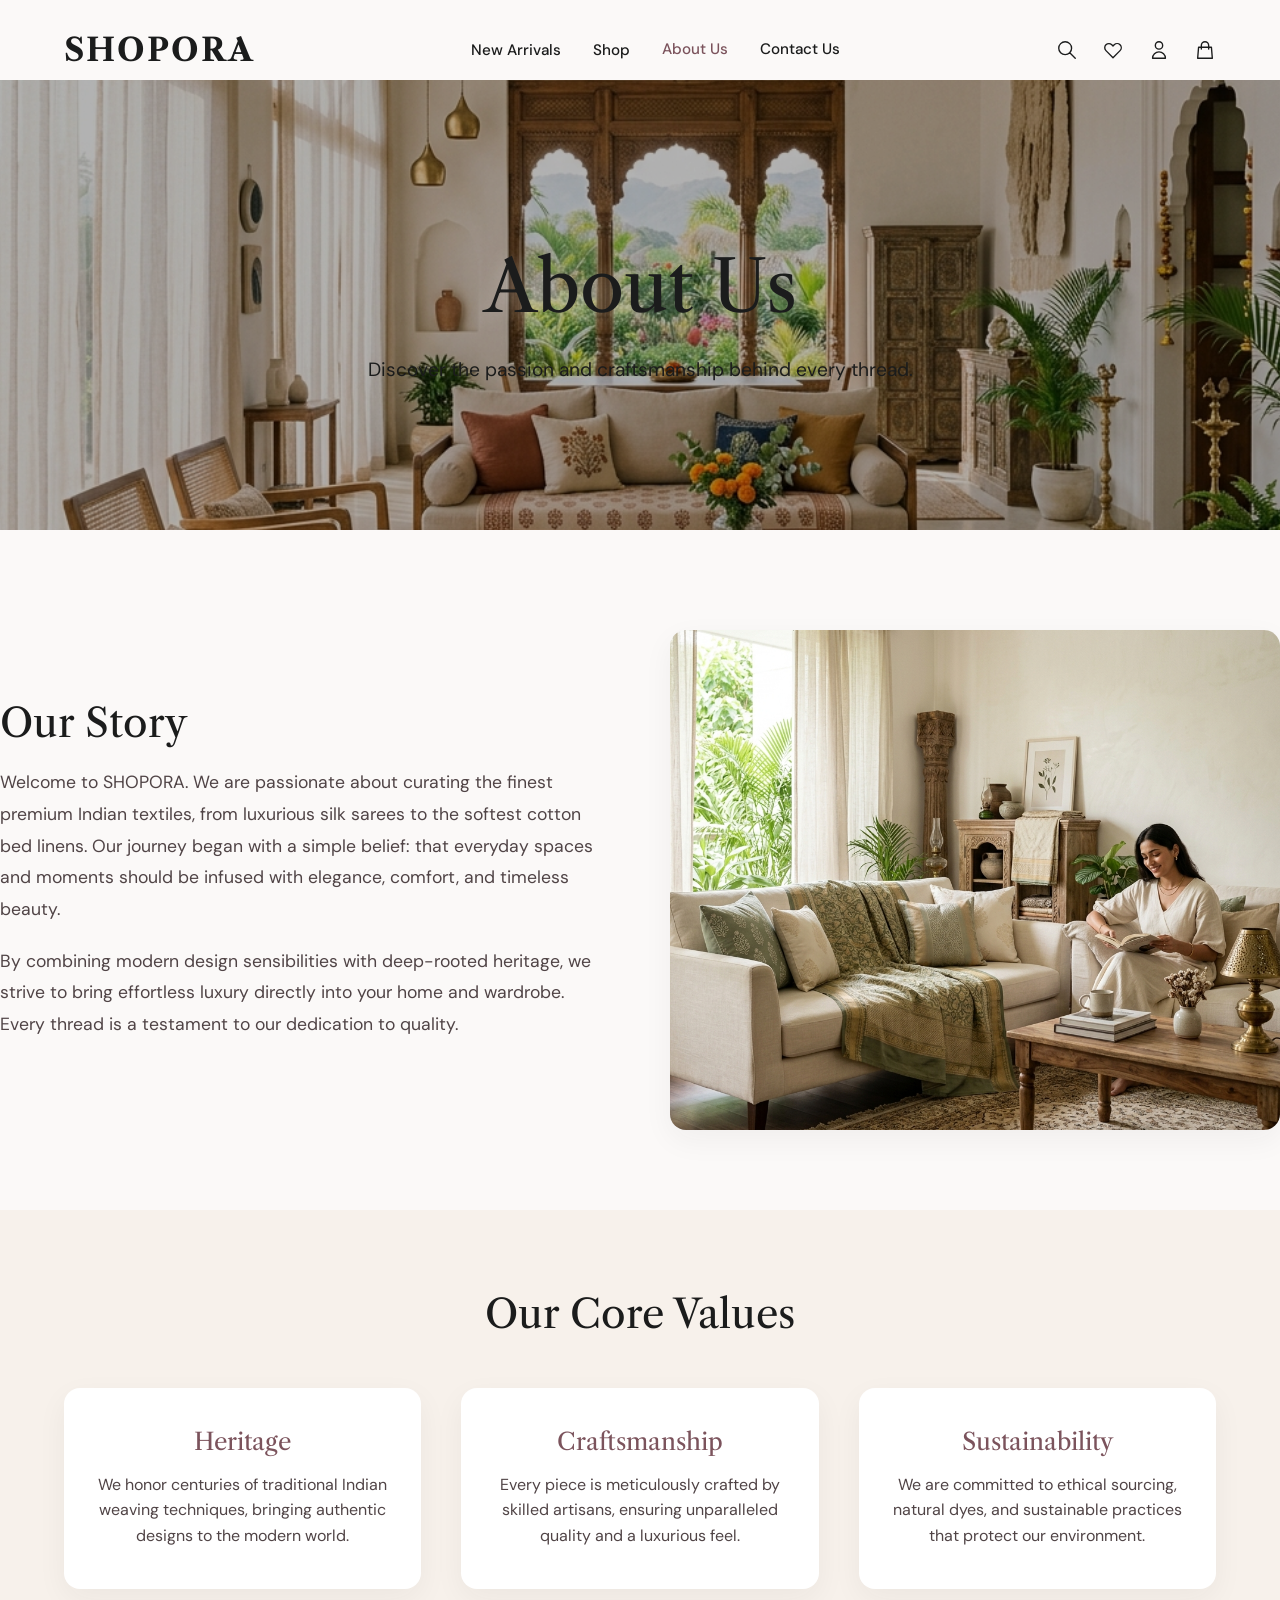
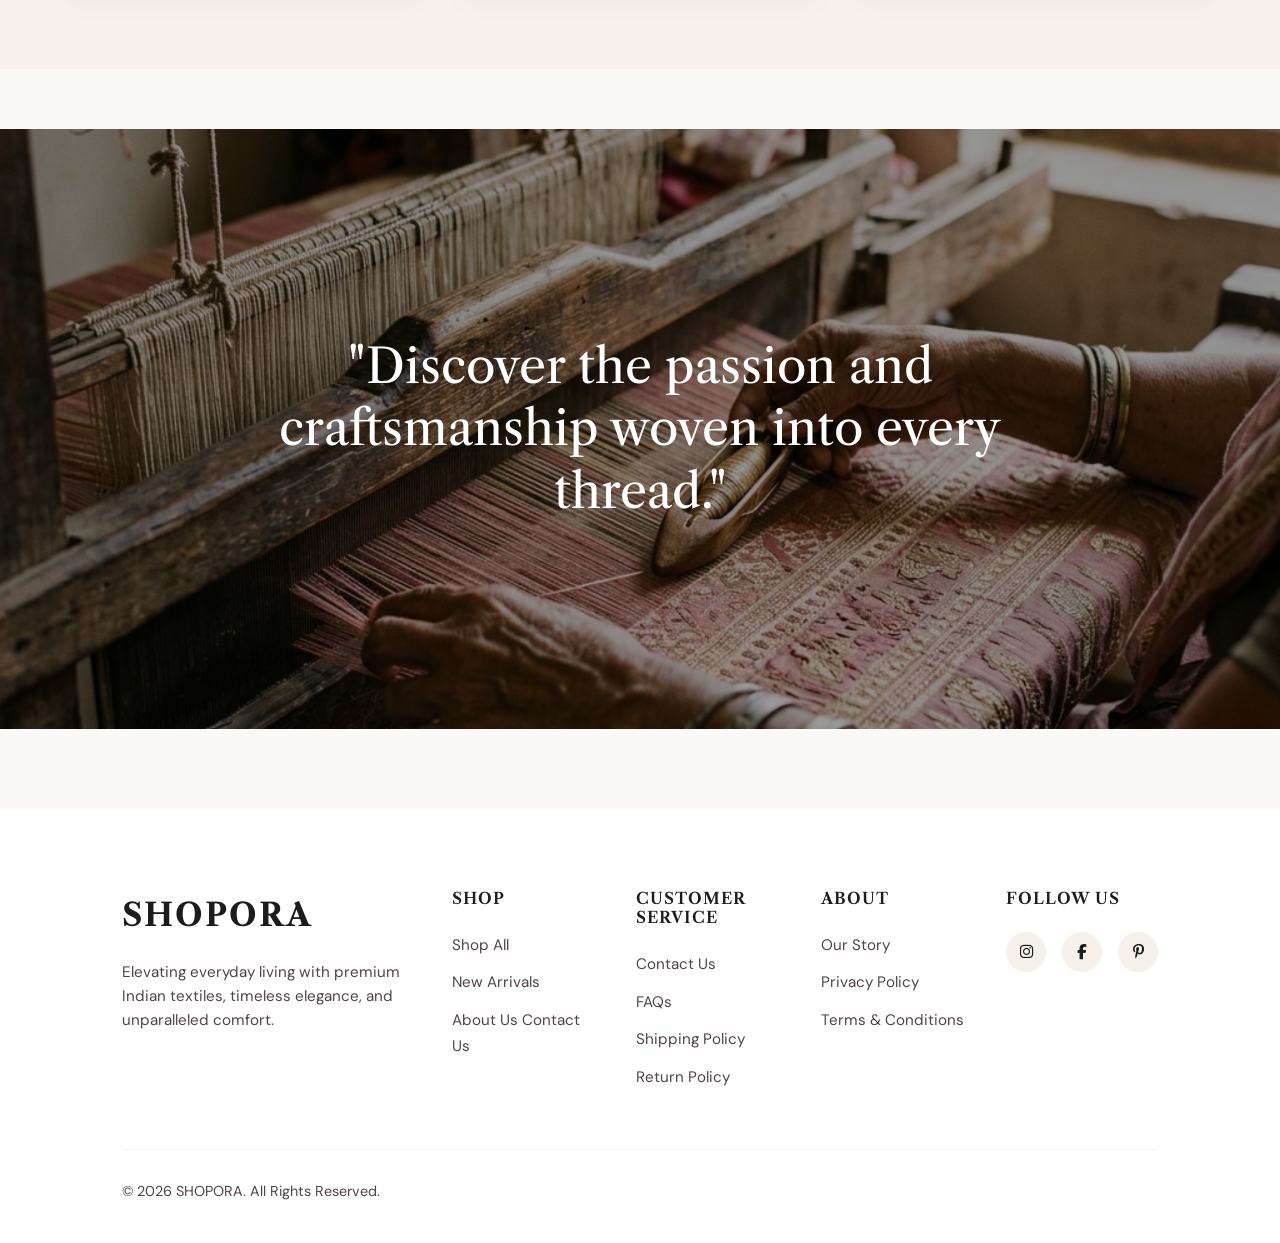
==== about.html @ b3f9cde2 "UI UX" ====
<!DOCTYPE html>
<html lang="en">
<head>
  <meta charset="UTF-8">
  <meta name="viewport" content="width=device-width, initial-scale=1.0">
  <meta name="description" content="About SHOPORA - Premium Indian Textiles">
  <title>About Us | SHOPORA</title>
  <link rel="stylesheet" href="css/styles.css">
  <link rel="stylesheet" href="https://cdnjs.cloudflare.com/ajax/libs/font-awesome/6.4.0/css/all.min.css">
</head>
<body>

  <!-- Navigation -->
  <nav class="navbar">
    <a href="index.html" class="logo">SHOPORA</a>

    <div class="nav-links">
      <div class="has-dropdown">
        <a href="new-arrivals.html">New Arrivals</a>
      </div>
      <div class="has-dropdown">
        <a href="shop.html">Shop</a>
      </div>
      <a href="about.html" style="color: var(--primary);">About Us</a>
      <a href="contact.html">Contact Us</a>
    </div>

    <div class="nav-icons">
      <button aria-label="Search">
        <svg xmlns="http://www.w3.org/2000/svg" fill="none" viewBox="0 0 24 24" stroke="currentColor">
          <path stroke-linecap="round" stroke-linejoin="round" stroke-width="1.5" d="M21 21l-6-6m2-5a7 7 0 11-14 0 7 7 0 0114 0z" />
        </svg>
      </button>
      <a href="wishlist.html" aria-label="Wishlist">
        <svg xmlns="http://www.w3.org/2000/svg" fill="none" viewBox="0 0 24 24" stroke="currentColor">
          <path stroke-linecap="round" stroke-linejoin="round" stroke-width="1.5" d="M4.318 6.318a4.5 4.5 0 000 6.364L12 20.364l7.682-7.682a4.5 4.5 0 00-6.364-6.364L12 7.636l-1.318-1.318a4.5 4.5 0 00-6.364 0z" />
        </svg>
      </a>
      <a href="profile.html" aria-label="Account">
        <svg xmlns="http://www.w3.org/2000/svg" fill="none" viewBox="0 0 24 24" stroke="currentColor">
          <path stroke-linecap="round" stroke-linejoin="round" stroke-width="1.5" d="M16 7a4 4 0 11-8 0 4 4 0 018 0zM12 14a7 7 0 00-7 7h14a7 7 0 00-7-7z" />
        </svg>
      </a>
      <a href="cart.html" aria-label="Cart">
        <svg xmlns="http://www.w3.org/2000/svg" fill="none" viewBox="0 0 24 24" stroke="currentColor">
          <path stroke-linecap="round" stroke-linejoin="round" stroke-width="1.5" d="M16 11V7a4 4 0 00-8 0v4M5 9h14l1 12H4L5 9z" />
        </svg>
      </a>
    </div>
  </nav>

  <!-- Hero Banner -->
  <header class="hero" style="min-height: 400px; height: 50vh; margin-top: 80px;">
    <img src="assets/shop_banner_1783929943530.png" alt="About SHOPORA" class="hero-bg">
    <div class="hero-overlay" style="background: rgba(0,0,0,0.3);"></div>
    <div class="hero-content" style="max-width: 800px;">
      <h1>About Us</h1>
      <p>Discover the passion and craftsmanship behind every thread.</p>
    </div>
  </header>

  <!-- Main Content Container -->
  <main class="container section-padding" style="padding-bottom: 0;">
    
    <div class="about-story">
      <div class="about-story-text">
        <h2>Our Story</h2>
        <p>Welcome to SHOPORA. We are passionate about curating the finest premium Indian textiles, from luxurious silk sarees to the softest cotton bed linens. Our journey began with a simple belief: that everyday spaces and moments should be infused with elegance, comfort, and timeless beauty.</p>
        <p>By combining modern design sensibilities with deep-rooted heritage, we strive to bring effortless luxury directly into your home and wardrobe. Every thread is a testament to our dedication to quality.</p>
      </div>
      <div class="about-story-image">
        <img src="assets/about_lifestyle_1783946221848.png" alt="Luxurious Living Space">
      </div>
    </div>

  </main>

  <!-- Our Ethos Section -->
  <section class="about-ethos">
    <div class="container">
      <h2>Our Core Values</h2>
      <div class="ethos-grid">
        <div class="ethos-card">
          <h3>Heritage</h3>
          <p>We honor centuries of traditional Indian weaving techniques, bringing authentic designs to the modern world.</p>
        </div>
        <div class="ethos-card">
          <h3>Craftsmanship</h3>
          <p>Every piece is meticulously crafted by skilled artisans, ensuring unparalleled quality and a luxurious feel.</p>
        </div>
        <div class="ethos-card">
          <h3>Sustainability</h3>
          <p>We are committed to ethical sourcing, natural dyes, and sustainable practices that protect our environment.</p>
        </div>
      </div>
    </div>
  </section>

  <!-- The Craft -->
  <section class="about-craft">
    <img src="assets/about_craft_1783946210504.png" alt="Artisan Craftsmanship">
    <div class="about-craft-overlay">
      <h2>"Discover the passion and craftsmanship woven into every thread."</h2>
    </div>
  </section>

  <!-- Footer -->
  <footer class="footer">
    <div class="container">
      <div class="footer-grid">
        <div class="footer-brand">
          <a href="/" class="logo">SHOPORA</a>
          <p>Elevating everyday living with premium Indian textiles, timeless elegance, and unparalleled comfort.</p>
        </div>
        <div class="footer-col">
          <h4>SHOP</h4>
          <ul>
            <li><a href="shop.html">Shop All</a></li>
            <li><a href="new-arrivals.html">New Arrivals</a></li>
            <li><a href="about.html">About Us</a>
      <a href="contact.html">Contact Us</a></li>
          </ul>
        </div>
        <div class="footer-col">
          <h4>CUSTOMER SERVICE</h4>
          <ul>
            <li><a href="#contact">Contact Us</a></li>
            <li><a href="#faq">FAQs</a></li>
            <li><a href="#shipping">Shipping Policy</a></li>
            <li><a href="#returns">Return Policy</a></li>
          </ul>
        </div>
        <div class="footer-col">
          <h4>ABOUT</h4>
          <ul>
            <li><a href="about.html">Our Story</a></li>
            <li><a href="#privacy">Privacy Policy</a></li>
            <li><a href="#terms">Terms & Conditions</a></li>
          </ul>
        </div>
        <div class="footer-col">
          <h4>FOLLOW US</h4>
          <div class="social-links">
            <a href="#instagram"><i class="fab fa-instagram"></i></a>
            <a href="#facebook"><i class="fab fa-facebook-f"></i></a>
            <a href="#pinterest"><i class="fab fa-pinterest-p"></i></a>
          </div>
        </div>
      </div>
      <div class="footer-bottom">
        <p>&copy; 2026 SHOPORA. All Rights Reserved.</p>
      </div>
    </div>
  </footer>

  <script src="js/app.js"></script>
</body>
</html>
---- css/styles.css ----
/* SHOPORA Design System & Variables */
@import url('https://fonts.googleapis.com/css2?family=DM+Sans:opsz,wght@9..40,400;9..40,500;9..40,600&family=Libre+Caslon+Text:ital,wght@0,400;0,700;1,400&display=swap');

:root {
  --primary: #7b535c;
  --secondary: #536252;
  --accent: #71594c;
  --bg-main: #fbf9f8;
  --bg-section: #F7F1EB;
  --text-dark: #1b1c1c;
  --text-light: #504446;
  --white: #ffffff;
  
  --font-heading: 'Libre Caslon Text', serif;
  --font-body: 'DM Sans', sans-serif;
  
  --radius: 16px;
  --shadow-soft: 0 10px 30px rgba(47, 47, 47, 0.05);
  --shadow-hover: 0 20px 40px rgba(47, 47, 47, 0.1);
  --transition: all 0.4s cubic-bezier(0.25, 0.8, 0.25, 1);
}

/* Reset & Base Styles */
* {
  margin: 0;
  padding: 0;
  box-sizing: border-box;
}

html {
  scroll-behavior: smooth;
}

body {
  font-family: var(--font-body);
  background-color: var(--bg-main);
  color: var(--text-dark);
  line-height: 1.6;
  overflow-x: hidden;
}

h1, h2, h3, h4, h5, h6 {
  font-family: var(--font-heading);
  font-weight: 400;
  line-height: 1.2;
}

a {
  text-decoration: none;
  color: inherit;
  transition: var(--transition);
}

ul {
  list-style: none;
}

img {
  max-width: 100%;
  height: auto;
  display: block;
}

.container {
  max-width: 1440px;
  margin: 0 auto;
  padding: 0 5%;
}

.section-padding {
  padding: 100px 0;
}

/* Typography Utilities */
.text-center { text-align: center; }
.subtitle {
  font-size: 0.9rem;
  letter-spacing: 2px;
  text-transform: uppercase;
  color: var(--text-light);
  margin-bottom: 1rem;
  display: block;
}

/* Buttons */
.btn {
  display: inline-block;
  padding: 14px 32px;
  font-size: 1rem;
  border-radius: 30px;
  cursor: pointer;
  transition: var(--transition);
  font-weight: 500;
  text-align: center;
  border: 1px solid transparent;
}

.btn-primary {
  background-color: var(--primary);
  color: var(--white);
}

.btn-primary:hover {
  background-color: #9B5D69;
  transform: translateY(-2px);
  box-shadow: var(--shadow-soft);
}

.btn-outline {
  background-color: transparent;
  border-color: var(--text-dark);
  color: var(--text-dark);
}

.btn-outline:hover {
  background-color: var(--text-dark);
  color: var(--white);
}

.btn-light {
  background-color: var(--white);
  color: var(--text-dark);
}

.btn-light:hover {
  background-color: var(--bg-section);
  transform: translateY(-2px);
}

/* Navbar */
.navbar {
  position: fixed;
  top: 0;
  left: 0;
  width: 100%;
  padding: 24px 5%;
  display: flex;
  justify-content: space-between;
  align-items: center;
  z-index: 1000;
  transition: var(--transition);
  background-color: transparent;
}

.navbar.scrolled {
  background-color: rgba(255, 253, 249, 0.95);
  backdrop-filter: blur(10px);
  padding: 16px 5%;
  box-shadow: 0 4px 20px rgba(0,0,0,0.03);
}

.nav-links {
  display: flex;
  gap: 32px;
  align-items: center;
}

.nav-links a {
  font-size: 0.95rem;
  font-weight: 500;
  position: relative;
}

.nav-links a::after {
  content: '';
  position: absolute;
  bottom: -4px;
  left: 0;
  width: 0;
  height: 1px;
  background-color: var(--text-dark);
  transition: var(--transition);
}

.nav-links a:hover::after {
  width: 100%;
}

.logo {
  font-family: var(--font-heading);
  font-size: 2rem;
  font-weight: 700;
  letter-spacing: 2px;
  color: var(--text-dark);
}

.nav-icons {
  display: flex;
  gap: 24px;
  align-items: center;
}

.nav-icons button, .nav-icons a {
  background: none;
  border: none;
  cursor: pointer;
  color: var(--text-dark);
  display: flex;
  align-items: center;
  justify-content: center;
}

.nav-icons svg {
  width: 22px;
  height: 22px;
  transition: var(--transition);
}

.nav-icons button:hover svg, .nav-icons a:hover svg {
  color: var(--primary);
  transform: scale(1.1);
}

/* Mega Menu Dropdown */
.has-dropdown {
  position: relative;
}

.mega-menu {
  position: absolute;
  top: 100%;
  left: 0;
  background: var(--white);
  padding: 30px;
  border-radius: var(--radius);
  box-shadow: var(--shadow-soft);
  opacity: 0;
  visibility: hidden;
  transform: translateY(10px);
  transition: var(--transition);
  display: flex;
  gap: 40px;
  min-width: 400px;
}

.has-dropdown:hover .mega-menu {
  opacity: 1;
  visibility: visible;
  transform: translateX(-50%) translateY(0);
  pointer-events: auto;
}

/* Simple Nested Dropdown */
.simple-dropdown {
  position: absolute;
  top: 100%;
  left: 0;
  transform: translateY(20px);
  background: var(--white);
  min-width: 220px;
  border-radius: 8px;
  box-shadow: 0 10px 40px rgba(0,0,0,0.1);
  opacity: 0;
  visibility: hidden;
  transition: all var(--transition);
  z-index: 100;
  pointer-events: none;
  list-style: none;
  padding: 10px 0;
  margin: 0;
}

.has-dropdown:hover .simple-dropdown {
  opacity: 1;
  visibility: visible;
  transform: translateY(0);
  pointer-events: auto;
}

.simple-dropdown li {
  position: relative;
}

.simple-dropdown a {
  display: block;
  padding: 12px 25px;
  color: var(--text-dark);
  text-decoration: none;
  font-size: 0.95rem;
  transition: color var(--transition), background var(--transition);
}

.simple-dropdown a:hover {
  color: var(--primary);
  background: var(--bg-section);
}

.sub-dropdown {
  position: absolute;
  top: 0;
  left: 100%;
  transform: translateX(10px);
  background: var(--white);
  min-width: 220px;
  border-radius: 8px;
  box-shadow: 0 10px 40px rgba(0,0,0,0.1);
  opacity: 0;
  visibility: hidden;
  transition: all var(--transition);
  z-index: 100;
  pointer-events: none;
  list-style: none;
  padding: 10px 0;
  margin: 0;
}

.has-sub-dropdown:hover .sub-dropdown {
  opacity: 1;
  visibility: visible;
  transform: translateX(0);
  pointer-events: auto;
}

.mega-column h4 {
  font-family: var(--font-body);
  font-size: 0.9rem;
  text-transform: uppercase;
  color: var(--text-light);
  margin-bottom: 16px;
  letter-spacing: 1px;
}

.mega-column ul {
  display: flex;
  flex-direction: column;
  gap: 12px;
}

.mega-column a {
  font-size: 0.95rem;
  color: var(--text-dark);
}

.mega-column a::after {
  display: none;
}

.mega-column a:hover {
  color: var(--primary);
}

/* Hero Section */
.hero {
  height: 100vh;
  position: relative;
  display: flex;
  align-items: center;
  justify-content: center;
  overflow: hidden;
}

.hero-bg {
  position: absolute;
  top: 0;
  left: 0;
  width: 100%;
  height: 100%;
  object-fit: cover;
  z-index: -1;
  transform: scale(1.05);
  animation: heroZoom 20s ease-out infinite alternate;
}

.hero-overlay {
  position: absolute;
  top: 0;
  left: 0;
  width: 100%;
  height: 100%;
  background: linear-gradient(to bottom, rgba(255, 253, 249, 0.3), rgba(255, 253, 249, 0.1));
  z-index: 0;
}

.hero-content {
  position: relative;
  z-index: 1;
  text-align: center;
  max-width: 800px;
  padding: 0 20px;
  margin-top: 60px;
}

.hero-content h1 {
  font-size: 4.5rem;
  margin-bottom: 24px;
  color: var(--text-dark);
  text-shadow: 0 4px 20px rgba(255,255,255,0.4);
}

.hero-content p {
  font-size: 1.2rem;
  margin-bottom: 40px;
  color: var(--text-dark);
}

.hero-buttons {
  display: flex;
  gap: 20px;
  justify-content: center;
}

@keyframes heroZoom {
  from { transform: scale(1); }
  to { transform: scale(1.08); }
}

/* Category Section */
.category-grid {
  display: grid;
  grid-template-columns: 1fr 1fr;
  gap: 30px;
}

.category-card {
  position: relative;
  border-radius: var(--radius);
  overflow: hidden;
  height: 600px;
  cursor: pointer;
}

.category-card img {
  width: 100%;
  height: 100%;
  object-fit: cover;
  transition: transform 0.8s cubic-bezier(0.25, 0.8, 0.25, 1);
}

.category-card:hover img {
  transform: scale(1.05);
}

.category-overlay {
  position: absolute;
  inset: 0;
  background: linear-gradient(to top, rgba(0,0,0,0.4), transparent);
  display: flex;
  flex-direction: column;
  justify-content: flex-end;
  padding: 40px;
}

.category-overlay h2 {
  color: var(--white);
  font-size: 2.5rem;
  margin-bottom: 20px;
  transform: translateY(10px);
  transition: var(--transition);
}

.category-card:hover .category-overlay h2 {
  transform: translateY(0);
}

.btn-explore {
  align-self: flex-start;
  background: rgba(255,255,255,0.2);
  backdrop-filter: blur(5px);
  color: var(--white);
  padding: 12px 24px;
  border-radius: 30px;
  border: 1px solid rgba(255,255,255,0.5);
  opacity: 0;
  transform: translateY(20px);
  transition: var(--transition);
}

.category-card:hover .btn-explore {
  opacity: 1;
  transform: translateY(0);
}

.btn-explore:hover {
  background: var(--white);
  color: var(--text-dark);
}

/* New Arrivals (Horizontal Scroll) */
.product-showcase {
  background-color: var(--bg-section);
  overflow: hidden;
}

.section-header {
  display: flex;
  justify-content: space-between;
  align-items: flex-end;
  margin-bottom: 50px;
}

.section-header h2 {
  font-size: 2.5rem;
}

.product-scroll-container {
  display: flex;
  gap: 30px;
  overflow-x: auto;
  padding-bottom: 40px;
  scrollbar-width: none; /* Firefox */
}

.product-scroll-container::-webkit-scrollbar {
  display: none; /* Chrome/Safari/Webkit */
}

.slider-btn {
  width: 44px;
  height: 44px;
  border-radius: 50%;
  border: 1px solid rgba(0,0,0,0.1);
  background: var(--white);
  color: var(--text-dark);
  display: flex;
  align-items: center;
  justify-content: center;
  cursor: pointer;
  transition: var(--transition);
}

.slider-btn:hover {
  background: var(--primary);
  color: var(--white);
  border-color: var(--primary);
}

.slider-wrapper {
  position: relative;
}

.side-slider-btn {
  position: absolute;
  top: 40%;
  transform: translateY(-50%);
  z-index: 10;
  box-shadow: 0 4px 15px rgba(0,0,0,0.15);
}

.side-slider-btn.prev-btn {
  left: -60px;
}

.side-slider-btn.next-btn {
  right: -60px;
}

@media (max-width: 768px) {
  .side-slider-btn {
    display: none;
  }
}

.product-card {
  min-width: 320px;
  background: var(--white);
  border-radius: var(--radius);
  overflow: hidden;
  box-shadow: var(--shadow-soft);
  transition: var(--transition);
  position: relative;
  flex: 0 0 auto;
}

.product-card:hover {
  box-shadow: var(--shadow-hover);
  transform: translateY(-5px);
}

.product-image {
  position: relative;
  width: 100%;
  height: 380px;
  overflow: hidden;
}

.wishlist-btn {
  position: absolute;
  top: 15px;
  right: 15px;
  width: 36px;
  height: 36px;
  border-radius: 50%;
  background: var(--white);
  border: none;
  display: flex;
  align-items: center;
  justify-content: center;
  color: var(--text-dark);
  font-size: 1.1rem;
  cursor: pointer;
  z-index: 3;
  box-shadow: 0 2px 8px rgba(0,0,0,0.1);
  transition: all var(--transition);
}

.wishlist-btn:hover {
  background: var(--primary);
  color: var(--white);
}

.wishlist-btn:active {
  transform: scale(0.95);
}

.product-image img {
  width: 100%;
  height: 100%;
  object-fit: cover;
  transition: var(--transition);
}

.product-card:hover .product-image img {
  transform: scale(1.05);
}

.product-actions {
  position: absolute;
  bottom: 20px;
  left: 50%;
  transform: translateX(-50%) translateY(20px);
  display: flex;
  gap: 10px;
  opacity: 0;
  transition: var(--transition);
}

.product-card:hover .product-actions {
  opacity: 1;
  transform: translateX(-50%) translateY(0);
}

.action-btn {
  width: 40px;
  height: 40px;
  border-radius: 50%;
  background: var(--white);
  display: flex;
  align-items: center;
  justify-content: center;
  border: none;
  cursor: pointer;
  box-shadow: 0 4px 10px rgba(0,0,0,0.1);
  color: var(--text-dark);
  transition: var(--transition);
}

.action-btn:hover {
  background: var(--primary);
  color: var(--white);
}

.action-btn.add-to-cart {
  width: auto;
  padding: 0 20px;
  border-radius: 20px;
  font-weight: 500;
  font-family: var(--font-body);
}

.product-info {
  padding: 20px;
}

.product-info-top {
  display: flex;
  justify-content: space-between;
  align-items: flex-start;
  margin-bottom: 8px;
}

.product-category {
  font-size: 0.8rem;
  text-transform: uppercase;
  letter-spacing: 1px;
  color: var(--text-light);
}

.add-to-cart-small {
  background: none;
  border: none;
  color: var(--text-light);
  font-size: 1.1rem;
  cursor: pointer;
  transition: color var(--transition);
  padding: 0;
}

.add-to-cart-small:hover {
  color: var(--primary);
}

.product-name {
  font-family: var(--font-heading);
  font-size: 1.2rem;
  margin-bottom: 12px;
}

.product-price {
  font-weight: 500;
  color: var(--accent);
  font-size: 1.1rem;
}

.badge {
  position: absolute;
  top: 20px;
  left: 20px;
  background: var(--secondary);
  color: var(--text-dark);
  padding: 4px 12px;
  border-radius: 20px;
  font-size: 0.8rem;
  font-weight: 500;
  z-index: 2;
}

/* Brand Story Split */
.split-layout {
  display: grid;
  grid-template-columns: 1fr 1fr;
  align-items: center;
  background: var(--bg-main);
}

.split-image {
  height: 100%;
  min-height: 700px;
}

.split-image img {
  width: 100%;
  height: 100%;
  object-fit: cover;
}

.split-content {
  padding: 10% 12%;
}

.split-content h2 {
  font-size: 3rem;
  margin-bottom: 30px;
}

.split-content p {
  font-size: 1.1rem;
  color: var(--text-light);
  margin-bottom: 40px;
}

/* Features */
.features {
  background-color: var(--white);
  border-top: 1px solid rgba(0,0,0,0.05);
  border-bottom: 1px solid rgba(0,0,0,0.05);
}

.features-grid {
  display: grid;
  grid-template-columns: repeat(4, 1fr);
  gap: 30px;
  text-align: center;
}

.feature-card {
  padding: 40px 20px;
}

.feature-icon {
  width: 60px;
  height: 60px;
  background: var(--bg-section);
  border-radius: 50%;
  display: flex;
  align-items: center;
  justify-content: center;
  margin: 0 auto 20px;
  color: var(--primary);
}

.feature-icon svg {
  width: 28px;
  height: 28px;
}

.feature-card h4 {
  font-size: 1.1rem;
  margin-bottom: 10px;
  font-family: var(--font-body);
  font-weight: 600;
}

.feature-card p {
  font-size: 0.9rem;
  color: var(--text-light);
}

/* The SHOPORA Difference */
.difference-section {
  background: linear-gradient(90deg, #F9EBEF 0%, #F6F0EC 100%);
}

.difference-container {
  display: grid;
  grid-template-columns: 1fr 1fr;
  gap: 60px;
  align-items: center;
}

.difference-image-wrapper img {
  width: 100%;
  border-radius: var(--radius);
  object-fit: cover;
  aspect-ratio: 1.3;
}

.difference-heading {
  font-family: var(--font-heading);
  font-size: 2.5rem;
  color: #6C4A52;
  margin-bottom: 40px;
}

.difference-list {
  display: flex;
  flex-direction: column;
  gap: 30px;
}

.difference-item {
  display: flex;
  gap: 20px;
  align-items: flex-start;
}

.difference-icon-wrapper {
  width: 48px;
  height: 48px;
  border-radius: 50%;
  display: flex;
  align-items: center;
  justify-content: center;
  flex-shrink: 0;
}

.difference-icon-wrapper i {
  font-size: 1.1rem;
  color: var(--text-dark);
}

.icon-primary { background-color: var(--primary); }
.icon-secondary { background-color: var(--secondary); }
.icon-accent { background-color: var(--accent); }

.difference-text h3 {
  font-family: var(--font-heading);
  font-size: 1.4rem;
  margin-bottom: 6px;
  color: var(--text-dark);
}

.difference-text p {
  font-family: var(--font-body);
  font-size: 0.95rem;
  color: var(--text-light);
  line-height: 1.5;
}

@media (max-width: 1024px) {
  .difference-container {
    grid-template-columns: 1fr;
  }
}

/* Promotional Banner */
.promo-banner {
  background-color: var(--secondary);
  padding: 80px 5%;
  text-align: center;
  position: relative;
  overflow: hidden;
}

.promo-content {
  position: relative;
  z-index: 2;
}

.promo-banner h2 {
  font-size: 3rem;
  margin-bottom: 20px;
  color: var(--text-dark);
}

/* Instagram Gallery */
.gallery-grid {
  display: grid;
  grid-template-columns: repeat(4, 1fr);
  gap: 20px;
  margin-top: 40px;
}

.gallery-item {
  position: relative;
  aspect-ratio: 1 / 1;
  border-radius: var(--radius);
  overflow: hidden;
  cursor: pointer;
}

.gallery-item img {
  width: 100%;
  height: 100%;
  object-fit: cover;
  transition: var(--transition);
}

.gallery-item:hover img {
  transform: scale(1.05);
}

.gallery-overlay {
  position: absolute;
  inset: 0;
  background: rgba(47, 47, 47, 0.4);
  display: flex;
  align-items: center;
  justify-content: center;
  opacity: 0;
  transition: var(--transition);
  color: var(--white);
}

.gallery-item:hover .gallery-overlay {
  opacity: 1;
}

/* Newsletter */
.newsletter {
  background-color: var(--bg-section);
  text-align: center;
}

.newsletter-form {
  max-width: 500px;
  margin: 40px auto 0;
  display: flex;
  gap: 10px;
}

.newsletter-form input {
  flex: 1;
  padding: 16px 24px;
  border: 1px solid rgba(0,0,0,0.1);
  border-radius: 30px;
  font-family: var(--font-body);
  font-size: 1rem;
  outline: none;
  transition: var(--transition);
}

.newsletter-form input:focus {
  border-color: var(--primary);
  box-shadow: 0 0 0 3px rgba(181, 115, 128, 0.2);
}

/* --- Product Page Specific Styles --- */
.breadcrumbs {
  font-size: 0.9rem;
  color: var(--text-light);
  margin-bottom: 30px;
}
.breadcrumbs a {
  color: var(--text-dark);
  text-decoration: none;
  transition: color var(--transition);
}
.breadcrumbs a:hover {
  color: var(--primary);
}

.product-layout {
  display: grid;
  grid-template-columns: 1fr 1fr;
  gap: 60px;
  align-items: start;
}

.product-gallery {
  display: flex;
  gap: 20px;
}

.thumbnail-list {
  display: flex;
  flex-direction: column;
  gap: 15px;
  width: 80px;
}

.thumbnail {
  width: 100%;
  height: 100px;
  object-fit: cover;
  border-radius: 8px;
  cursor: pointer;
  border: 2px solid transparent;
  transition: all var(--transition);
  opacity: 0.7;
}

.thumbnail.active, .thumbnail:hover {
  border-color: var(--primary);
  opacity: 1;
}

.main-image-container {
  flex: 1;
  position: relative;
  border-radius: 12px;
  overflow: hidden;
  background: var(--bg-section);
}

#main-product-image {
  width: 100%;
  height: auto;
  min-height: 600px;
  object-fit: cover;
  display: block;
}

.product-details {
  padding-top: 10px;
}

.product-header {
  margin-bottom: 25px;
  border-bottom: 1px solid rgba(0,0,0,0.05);
  padding-bottom: 25px;
}

.product-title {
  font-family: var(--font-heading);
  font-size: 2.5rem;
  margin: 10px 0 15px;
  color: var(--text-dark);
}

.product-price-large {
  font-size: 1.5rem;
  font-weight: 500;
  color: var(--text-dark);
}

.product-description {
  color: var(--text-light);
  line-height: 1.8;
  margin-bottom: 30px;
  font-size: 1.05rem;
}

.product-options {
  margin-bottom: 30px;
}

.quantity-selector {
  display: flex;
  align-items: center;
  gap: 20px;
}

.qty-label {
  font-weight: 500;
  color: var(--text-dark);
}

.qty-controls {
  display: flex;
  border: 1px solid rgba(0,0,0,0.1);
  border-radius: 30px;
  overflow: hidden;
  width: 120px;
}

.qty-btn {
  background: transparent;
  border: none;
  width: 40px;
  height: 40px;
  font-size: 1.2rem;
  cursor: pointer;
  color: var(--text-dark);
  transition: background var(--transition);
}

.qty-btn:hover {
  background: var(--bg-section);
}

#qty-input {
  width: 40px;
  text-align: center;
  border: none;
  background: transparent;
  font-weight: 500;
  font-family: var(--font-body);
  color: var(--text-dark);
}

.product-actions-large {
  display: flex;
  gap: 15px;
  margin-bottom: 40px;
}

.btn-block {
  flex: 1;
  padding: 18px;
  font-size: 1.05rem;
}

.wishlist-btn-large {
  position: absolute;
  top: 20px;
  right: 20px;
  width: 44px;
  height: 44px;
  border-radius: 50%;
  background: var(--white);
  border: none;
  display: flex;
  align-items: center;
  justify-content: center;
  color: var(--text-dark);
  font-size: 1.3rem;
  cursor: pointer;
  z-index: 3;
  box-shadow: 0 4px 15px rgba(0,0,0,0.1);
  transition: all var(--transition);
}

.wishlist-btn-large:hover {
  background: var(--primary);
  color: var(--white);
  transform: scale(1.05);
}

.accordions {
  border-top: 1px solid rgba(0,0,0,0.05);
}

.accordion-item {
  border-bottom: 1px solid rgba(0,0,0,0.05);
}

.accordion-header {
  width: 100%;
  display: flex;
  justify-content: space-between;
  align-items: center;
  padding: 20px 0;
  background: none;
  border: none;
  font-family: var(--font-body);
  font-weight: 500;
  font-size: 1.05rem;
  color: var(--text-dark);
  cursor: pointer;
  text-align: left;
}

.accordion-content {
  max-height: 0;
  overflow: hidden;
  transition: max-height 0.3s ease-out;
  color: var(--text-light);
  line-height: 1.6;
}

.accordion-content p, .accordion-content ul {
  padding-bottom: 20px;
}

.accordion-content ul {
  padding-left: 20px;
}

@media (max-width: 992px) {
  .product-layout {
    grid-template-columns: 1fr;
    gap: 40px;
  }
  .product-gallery {
    flex-direction: column-reverse;
  }
  .thumbnail-list {
    flex-direction: row;
    width: 100%;
    overflow-x: auto;
  }
  .thumbnail {
    width: 80px;
    height: 80px;
    flex-shrink: 0;
  }
  #main-product-image {
    min-height: 400px;
  }
}

/* --- All Products Page Specific Styles --- */
.page-header {
  text-align: left;
  margin-bottom: 50px;
}
.page-header h1 {
  font-family: var(--font-heading);
  font-size: 3rem;
  color: var(--text-dark);
  margin-bottom: 10px;
}

.category-slider-container {
  margin-bottom: 60px;
  padding-bottom: 20px;
  border-bottom: 1px solid rgba(0,0,0,0.05);
}
.category-slider-container h2 {
  font-family: var(--font-heading);
  font-size: 2rem;
  color: var(--text-dark);
  margin-bottom: 30px;
}

.category-circles {
  display: flex;
  justify-content: center;
  gap: 30px;
  overflow-x: auto;
  padding-top: 10px;
  padding-bottom: 15px;
  scroll-behavior: smooth;
  scrollbar-width: none;
}
.category-circles::-webkit-scrollbar {
  display: none;
}

.category-circle-item {
  display: flex;
  flex-direction: column;
  align-items: center;
  gap: 15px;
  text-decoration: none;
  flex-shrink: 0;
  transition: transform var(--transition);
}
.category-circle-item:hover {
  transform: translateY(-5px);
}
.category-circle-img {
  width: 140px;
  height: 140px;
  border-radius: 50%;
  overflow: hidden;
  box-shadow: 0 4px 15px rgba(0,0,0,0.05);
  border: 3px solid transparent;
  transition: border-color var(--transition);
}
.category-circle-item:hover .category-circle-img,
.category-circle-item.active .category-circle-img {
  border-color: var(--primary);
}
.category-circle-img img {
  width: 100%;
  height: 100%;
  object-fit: cover;
  transition: transform 0.5s ease;
}
.category-circle-item:hover .category-circle-img img,
.category-circle-item.active .category-circle-img img {
  transform: scale(1.1);
}
.category-circle-title {
  font-family: var(--font-body);
  font-weight: 600;
  color: var(--text-dark);
  font-size: 1.1rem;
}

.all-products-grid {
  display: grid;
  grid-template-columns: repeat(auto-fill, minmax(280px, 1fr));
  gap: 40px;
  margin-bottom: 60px;
}

/* --- About Us Page Styles --- */
.about-story {
  display: grid;
  grid-template-columns: 1fr 1fr;
  gap: 60px;
  align-items: center;
  margin-bottom: 80px;
}
.about-story-text h2 {
  font-family: var(--font-heading);
  font-size: 2.5rem;
  color: var(--text-dark);
  margin-bottom: 20px;
}
.about-story-text p {
  font-size: 1.1rem;
  line-height: 1.8;
  color: var(--text-light);
  margin-bottom: 20px;
}
.about-story-image img {
  width: 100%;
  height: 500px;
  object-fit: cover;
  border-radius: var(--radius);
  box-shadow: var(--shadow-soft);
}

.about-ethos {
  background-color: var(--bg-section);
  padding: 80px 0;
  text-align: center;
  margin: 60px 0;
}
.about-ethos h2 {
  font-family: var(--font-heading);
  font-size: 2.5rem;
  margin-bottom: 50px;
}
.ethos-grid {
  display: grid;
  grid-template-columns: repeat(auto-fit, minmax(280px, 1fr));
  gap: 40px;
}
.ethos-card {
  background: var(--white);
  padding: 40px 30px;
  border-radius: var(--radius);
  box-shadow: var(--shadow-soft);
  transition: transform var(--transition);
}
.ethos-card:hover {
  transform: translateY(-10px);
}
.ethos-card h3 {
  font-family: var(--font-heading);
  font-size: 1.5rem;
  color: var(--primary);
  margin-bottom: 15px;
}
.ethos-card p {
  color: var(--text-light);
}

.about-craft {
  position: relative;
  height: 600px;
  margin-bottom: 80px;
}
.about-craft img {
  width: 100%;
  height: 100%;
  object-fit: cover;
}
.about-craft-overlay {
  position: absolute;
  top: 0;
  left: 0;
  right: 0;
  bottom: 0;
  background: rgba(0, 0, 0, 0.4);
  display: flex;
  flex-direction: column;
  align-items: center;
  justify-content: center;
  text-align: center;
  padding: 20px;
}
.about-craft-overlay h2 {
  color: var(--white);
  font-family: var(--font-heading);
  font-size: 3rem;
  max-width: 800px;
  line-height: 1.3;
}

@media (max-width: 768px) {
  .about-story {
    grid-template-columns: 1fr;
  }
}

/* --- Form Styles --- */
.form-group {
  margin-bottom: 20px;
}
.form-group label {
  display: block;
  font-family: var(--font-body);
  font-weight: 600;
  color: var(--text-dark);
  margin-bottom: 8px;
}
.form-input {
  width: 100%;
  padding: 12px 15px;
  border: none;
  border-bottom: 1px solid var(--accent);
  background-color: var(--bg-section);
  border-radius: 8px 8px 0 0;
  font-family: var(--font-body);
  font-size: 1rem;
  color: var(--text-dark);
  transition: border-color var(--transition);
}
.form-input:focus {
  outline: none;
  border-bottom-color: var(--primary);
  border-bottom-width: 2px;
}
.btn-primary {
  display: inline-block;
  background-color: var(--primary);
  color: var(--white);
  padding: 15px 30px;
  border: none;
  border-radius: 8px;
  font-family: var(--font-body);
  font-size: 1rem;
  font-weight: 500;
  cursor: pointer;
  text-align: center;
  transition: opacity var(--transition);
  text-decoration: none;
}
.btn-primary:hover {
  opacity: 0.9;
}
.btn-outline {
  display: inline-block;
  background-color: transparent;
  color: var(--text-dark);
  padding: 15px 30px;
  border: 1px solid var(--accent);
  border-radius: 8px;
  font-family: var(--font-body);
  font-size: 1rem;
  font-weight: 500;
  cursor: pointer;
  text-align: center;
  transition: background-color var(--transition);
  text-decoration: none;
}
.btn-outline:hover {
  background-color: var(--bg-section);
}

/* --- Cart Page Styles --- */
.cart-layout {
  display: grid;
  grid-template-columns: 2fr 1fr;
  gap: 40px;
}
.cart-items {
  background-color: var(--white);
  border-radius: var(--radius);
  padding: 30px;
  box-shadow: var(--shadow-soft);
}
.cart-item {
  display: flex;
  align-items: center;
  gap: 20px;
  padding-bottom: 20px;
  margin-bottom: 20px;
  border-bottom: 1px solid rgba(0,0,0,0.05);
}
.cart-item:last-child {
  border-bottom: none;
  margin-bottom: 0;
  padding-bottom: 0;
}
.cart-item-img {
  width: 100px;
  height: 120px;
  border-radius: 8px;
  object-fit: cover;
}
.cart-item-details {
  flex-grow: 1;
}
.cart-item-title {
  font-family: var(--font-heading);
  font-size: 1.2rem;
  color: var(--text-dark);
  margin-bottom: 5px;
}
.cart-item-price {
  color: var(--text-light);
  font-weight: 600;
}
.cart-item-actions {
  display: flex;
  align-items: center;
  gap: 15px;
  margin-top: 10px;
}
.quantity-control {
  display: flex;
  align-items: center;
  border: 1px solid var(--accent);
  border-radius: 4px;
  overflow: hidden;
}
.quantity-btn {
  background: var(--bg-section);
  border: none;
  padding: 5px 10px;
  cursor: pointer;
  color: var(--text-dark);
}
.quantity-input {
  width: 40px;
  text-align: center;
  border: none;
  font-family: var(--font-body);
}
.remove-btn {
  background: none;
  border: none;
  color: #ba1a1a;
  cursor: pointer;
  font-size: 0.9rem;
  text-decoration: underline;
}

.order-summary {
  background-color: var(--bg-section);
  border-radius: var(--radius);
  padding: 30px;
  align-self: start;
}
.order-summary h3 {
  font-family: var(--font-heading);
  font-size: 1.5rem;
  margin-bottom: 20px;
  border-bottom: 1px solid var(--accent);
  padding-bottom: 10px;
}
.summary-row {
  display: flex;
  justify-content: space-between;
  margin-bottom: 15px;
  color: var(--text-dark);
}
.summary-total {
  font-weight: 700;
  font-size: 1.2rem;
  border-top: 1px solid var(--accent);
  padding-top: 15px;
  margin-top: 15px;
}

/* --- Profile Page Styles --- */
.profile-layout {
  display: grid;
  grid-template-columns: 250px 1fr;
  gap: 40px;
}
.profile-sidebar {
  background-color: var(--white);
  border-radius: var(--radius);
  padding: 30px;
  box-shadow: var(--shadow-soft);
  align-self: start;
}
.profile-nav {
  list-style: none;
}
.profile-nav li {
  margin-bottom: 15px;
}
.profile-nav a {
  display: block;
  padding: 10px 15px;
  color: var(--text-light);
  border-radius: 8px;
  transition: all var(--transition);
}
.profile-nav a:hover, .profile-nav a.active {
  background-color: var(--bg-section);
  color: var(--primary);
  font-weight: 600;
}
.profile-content {
  background-color: var(--white);
  border-radius: var(--radius);
  padding: 40px;
  box-shadow: var(--shadow-soft);
}
.profile-content h2 {
  font-family: var(--font-heading);
  font-size: 2rem;
  margin-bottom: 30px;
  color: var(--text-dark);
}

}

/* --- Contact Page Styles --- */
.contact-layout {
  display: grid;
  grid-template-columns: 1fr 1fr;
  gap: 60px;
  align-items: start;
}
.contact-info {
  background-color: var(--bg-section);
  padding: 40px;
  border-radius: var(--radius);
}
.contact-info h3 {
  font-family: var(--font-heading);
  font-size: 1.5rem;
  margin-bottom: 20px;
  color: var(--text-dark);
}
.contact-info p {
  margin-bottom: 15px;
  color: var(--text-light);
  line-height: 1.6;
}
.contact-info i {
  color: var(--primary);
  margin-right: 10px;
  width: 20px;
  text-align: center;
}

@media (max-width: 768px) {
  .cart-layout, .profile-layout, .contact-layout {
    grid-template-columns: 1fr;
  }
}

/* Footer */
.footer {
  background-color: var(--white);
  padding: 80px 5% 40px;
}

.footer-grid {
  display: grid;
  grid-template-columns: 2fr 1fr 1fr 1fr 1fr;
  gap: 40px;
  margin-bottom: 60px;
}

.footer-brand .logo {
  margin-bottom: 20px;
  display: block;
}

.footer-brand p {
  color: var(--text-light);
  font-size: 0.95rem;
  max-width: 300px;
}

.footer-col h4 {
  font-size: 1rem;
  margin-bottom: 24px;
  font-weight: 600;
  letter-spacing: 1px;
}

.footer-col ul {
  display: flex;
  flex-direction: column;
  gap: 12px;
}

.footer-col a {
  color: var(--text-light);
  font-size: 0.95rem;
}

.footer-col a:hover {
  color: var(--primary);
}

.social-links {
  display: flex;
  gap: 16px;
}

.social-links a {
  width: 40px;
  height: 40px;
  border-radius: 50%;
  background: var(--bg-section);
  display: flex;
  align-items: center;
  justify-content: center;
  color: var(--text-dark);
  transition: var(--transition);
}

.social-links a:hover {
  background: var(--primary);
  color: var(--white);
}

.footer-bottom {
  display: flex;
  justify-content: space-between;
  align-items: center;
  padding-top: 30px;
  border-top: 1px solid rgba(0,0,0,0.05);
  color: var(--text-light);
  font-size: 0.9rem;
}

.payment-icons {
  display: flex;
  gap: 12px;
}

.payment-icons svg {
  width: 36px;
  height: 24px;
  color: #999;
}

/* Responsive */
@media (max-width: 1024px) {
  .category-grid, .split-layout {
    grid-template-columns: 1fr;
  }
  .split-image {
    min-height: 400px;
  }
  .footer-grid {
    grid-template-columns: 1fr 1fr;
  }
}

@media (max-width: 768px) {
  .hero-content h1 {
    font-size: 3rem;
  }
  .features-grid, .gallery-grid {
    grid-template-columns: 1fr 1fr;
  }
  .nav-links {
    display: none;
  }
  .newsletter-form {
    flex-direction: column;
  }
}

@media (max-width: 480px) {
  .features-grid, .gallery-grid, .footer-grid {
    grid-template-columns: 1fr;
  }
  .hero-content h1 {
    font-size: 2.5rem;
  }
}
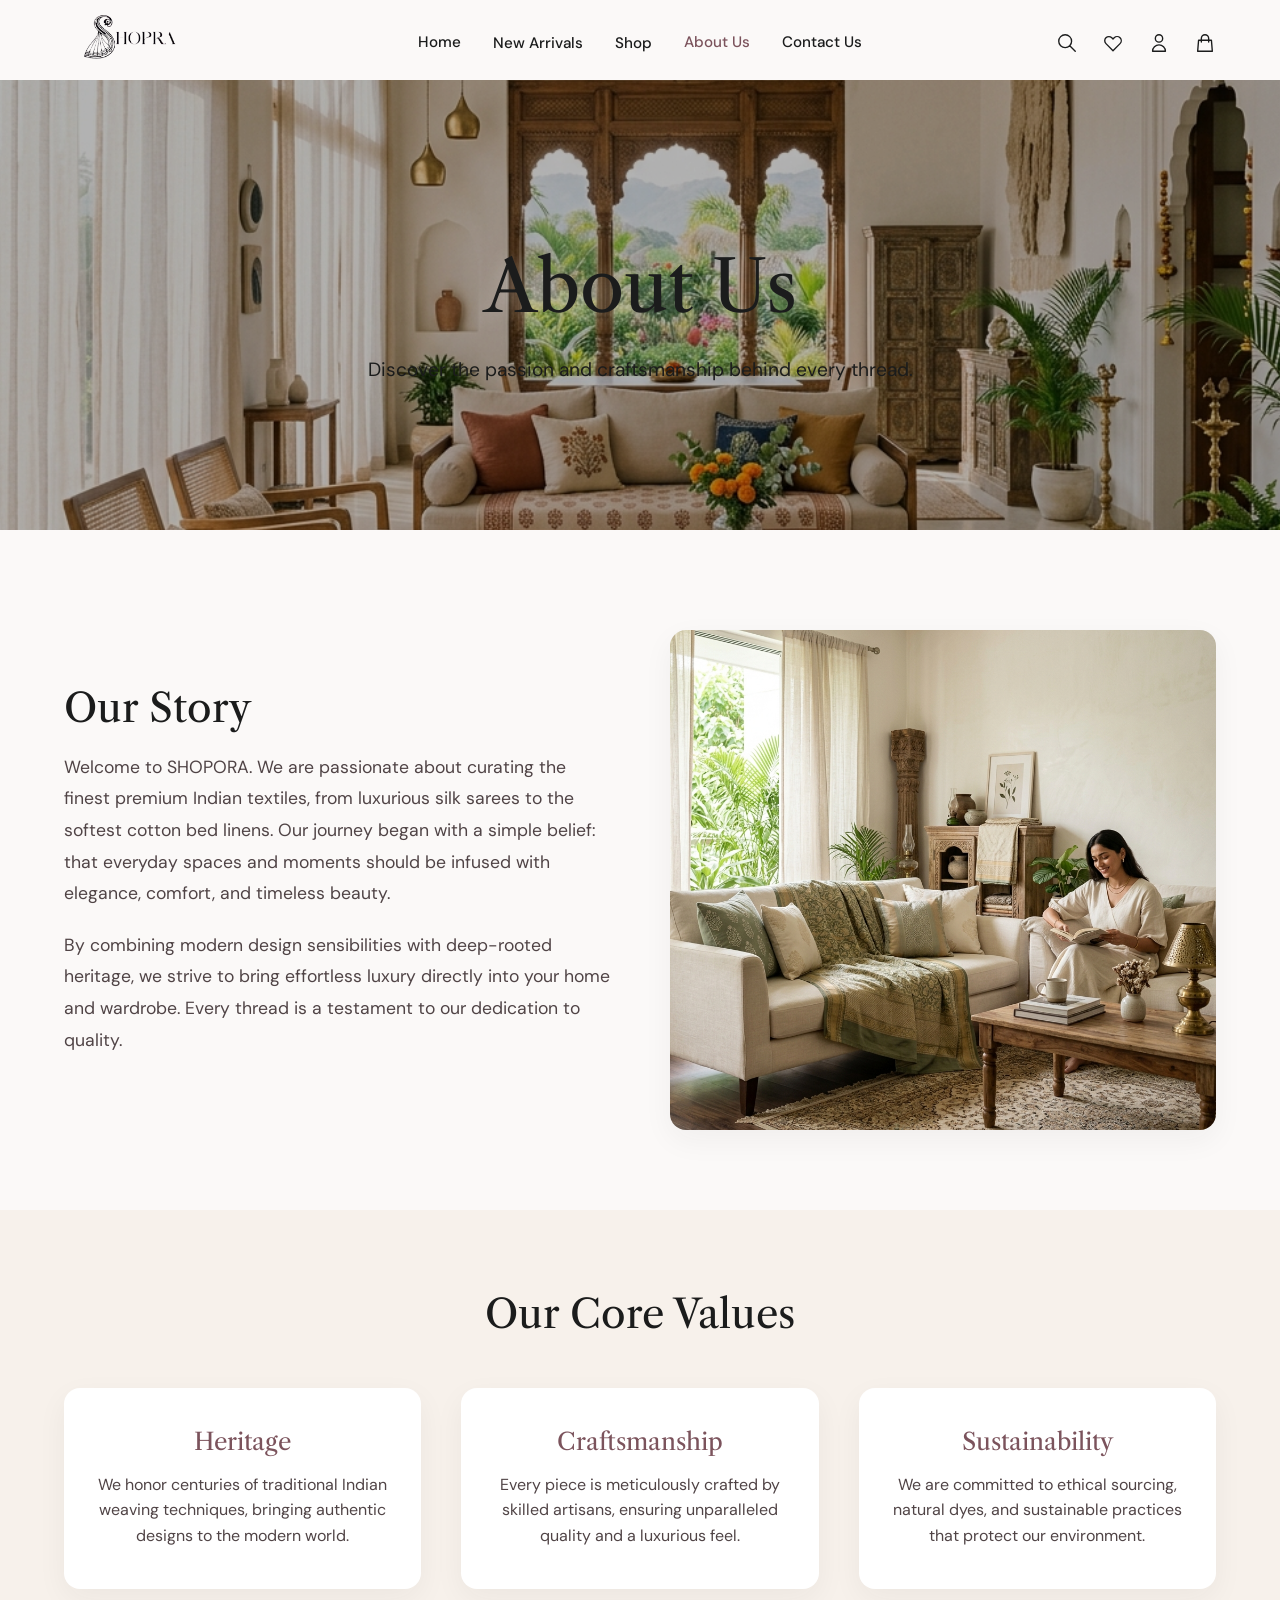
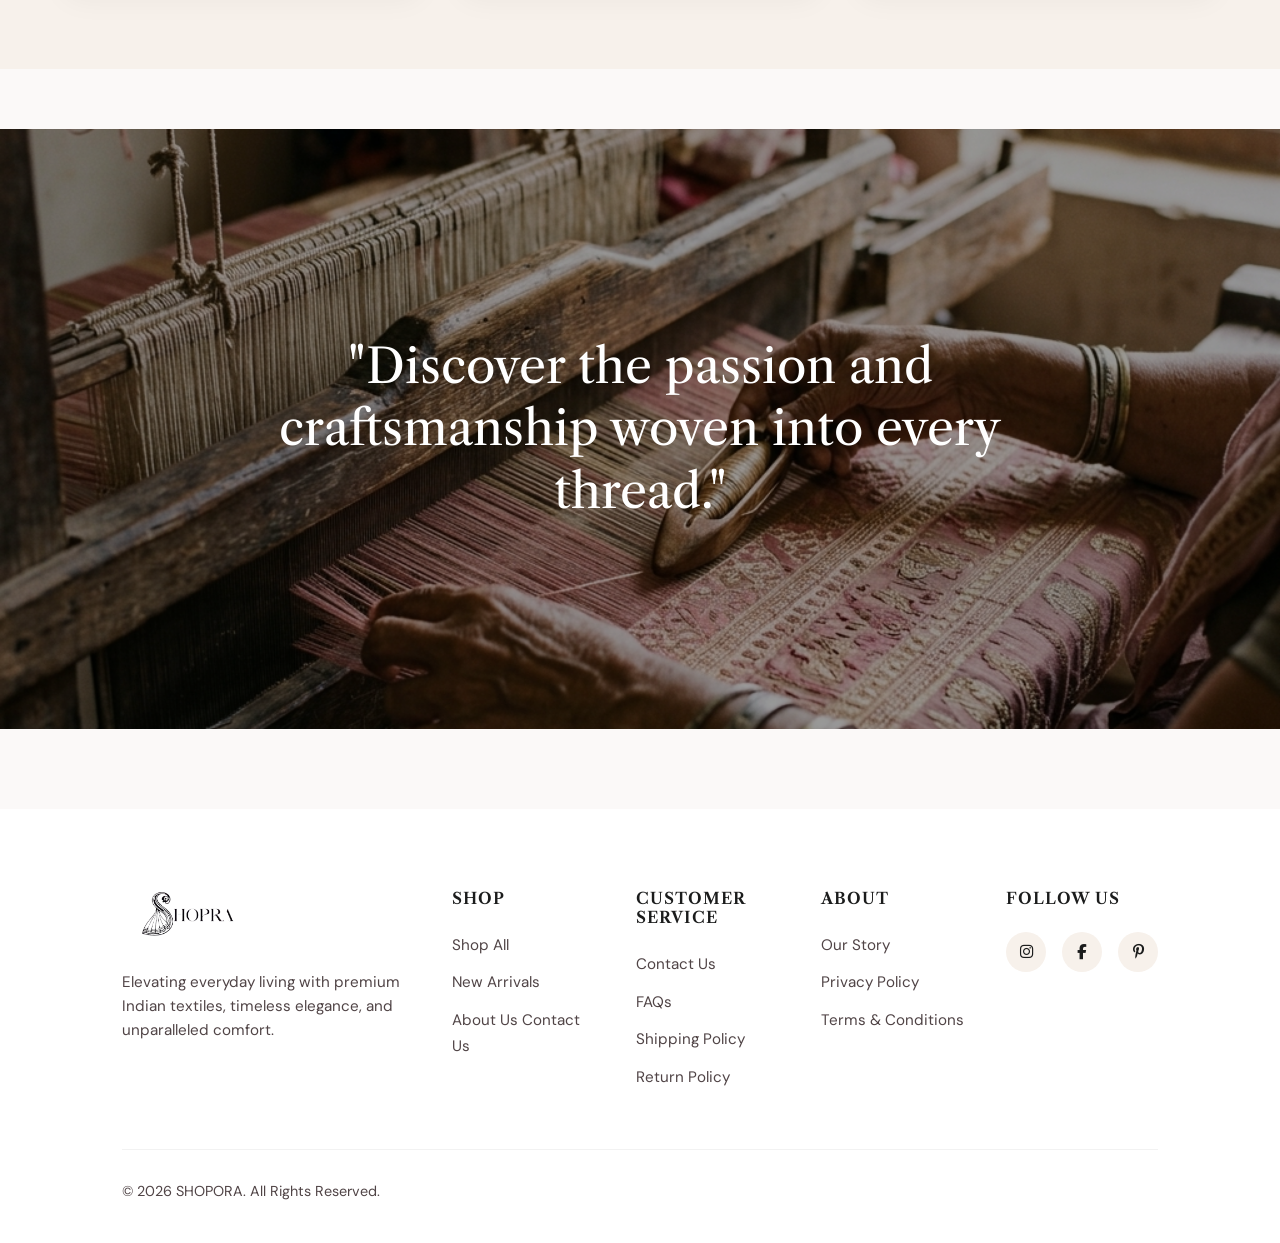
==== commit 1c8adda0: "updates" ====
--- a/about.html
+++ b/about.html
@@ -12,9 +12,10 @@
 
   <!-- Navigation -->
   <nav class="navbar">
-    <a href="index.html" class="logo">SHOPORA</a>
+    <a href="index.html" class="logo"><img src="assets/logo.png" alt="Shopora Logo" class="logo-img"></a>
 
     <div class="nav-links">
+      <a href="index.html">Home</a>
       <div class="has-dropdown">
         <a href="new-arrivals.html">New Arrivals</a>
       </div>
@@ -46,6 +47,11 @@
           <path stroke-linecap="round" stroke-linejoin="round" stroke-width="1.5" d="M16 11V7a4 4 0 00-8 0v4M5 9h14l1 12H4L5 9z" />
         </svg>
       </a>
+      <button class="menu-toggle" aria-label="Toggle Menu" style="display: none;">
+        <svg xmlns="http://www.w3.org/2000/svg" fill="none" viewBox="0 0 24 24" stroke="currentColor">
+          <path stroke-linecap="round" stroke-linejoin="round" stroke-width="1.5" d="M4 6h16M4 12h16M4 18h16" />
+        </svg>
+      </button>
     </div>
   </nav>
 
@@ -109,7 +115,7 @@
     <div class="container">
       <div class="footer-grid">
         <div class="footer-brand">
-          <a href="/" class="logo">SHOPORA</a>
+          <a href="index.html" class="logo"><img src="assets/logo.png" alt="Shopora Logo" class="logo-img"></a>
           <p>Elevating everyday living with premium Indian textiles, timeless elegance, and unparalleled comfort.</p>
         </div>
         <div class="footer-col">
--- a/css/styles.css
+++ b/css/styles.css
@@ -68,7 +68,8 @@
 }
 
 .section-padding {
-  padding: 100px 0;
+  padding-top: 100px;
+  padding-bottom: 100px;
 }
 
 /* Typography Utilities */
@@ -133,7 +134,7 @@
   top: 0;
   left: 0;
   width: 100%;
-  padding: 24px 5%;
+  padding: 12px 5%;
   display: flex;
   justify-content: space-between;
   align-items: center;
@@ -145,7 +146,7 @@
 .navbar.scrolled {
   background-color: rgba(255, 253, 249, 0.95);
   backdrop-filter: blur(10px);
-  padding: 16px 5%;
+  padding: 8px 5%;
   box-shadow: 0 4px 20px rgba(0,0,0,0.03);
 }
 
@@ -177,17 +178,23 @@
 }
 
 .logo {
-  font-family: var(--font-heading);
-  font-size: 2rem;
-  font-weight: 700;
-  letter-spacing: 2px;
-  color: var(--text-dark);
+  display: flex;
+  align-items: center;
+  flex: 1;
+}
+
+.logo-img {
+  height: 61px;
+  width: auto;
+  object-fit: contain;
 }
 
 .nav-icons {
   display: flex;
   gap: 24px;
   align-items: center;
+  flex: 1;
+  justify-content: flex-end;
 }
 
 .nav-icons button, .nav-icons a {
@@ -1613,7 +1620,6 @@
   color: var(--text-dark);
 }
 
-}
 
 /* --- Contact Page Styles --- */
 .contact-layout {
@@ -1760,8 +1766,23 @@
   .features-grid, .gallery-grid {
     grid-template-columns: 1fr 1fr;
   }
+  .menu-toggle {
+    display: block;
+  }
   .nav-links {
+    position: absolute;
+    top: 100%;
+    left: 0;
+    width: 100%;
+    background-color: var(--bg-light);
+    flex-direction: column;
+    padding: 24px;
+    box-shadow: 0 4px 12px rgba(0, 0, 0, 0.05);
     display: none;
+    border-top: 1px solid rgba(0,0,0,0.05);
+  }
+  .nav-links.active {
+    display: flex;
   }
   .newsletter-form {
     flex-direction: column;
@@ -1776,3 +1797,470 @@
     font-size: 2.5rem;
   }
 }
+
+.menu-toggle {
+  display: none;
+  background: none;
+  border: none;
+  cursor: pointer;
+  padding: 8px;
+  color: var(--text-dark);
+}
+
+.menu-toggle svg {
+  width: 24px;
+  height: 24px;
+}
+
+/* --- Wholesale Cart Redesign --- */
+.wholesale-header h1 {
+  font-family: var(--font-heading);
+  font-size: 2.5rem;
+  color: var(--text-dark);
+  margin-bottom: 5px;
+}
+.wholesale-subtitle {
+  color: var(--text-light);
+  font-size: 1rem;
+  margin-bottom: 40px;
+}
+
+.wholesale-items {
+  background-color: transparent !important;
+  box-shadow: none !important;
+  padding: 0 !important;
+}
+
+.wholesale-item {
+  position: relative;
+  align-items: flex-start !important;
+  background-color: #fff;
+  padding: 20px !important;
+  border-radius: 8px;
+  margin-bottom: 20px !important;
+  box-shadow: 0 2px 10px rgba(0,0,0,0.03);
+  border-bottom: none !important;
+}
+
+.remove-icon-btn {
+  position: absolute;
+  top: 15px;
+  right: 15px;
+  background: none;
+  border: none;
+  color: #999;
+  cursor: pointer;
+  font-size: 1.1rem;
+}
+.remove-icon-btn:hover {
+  color: var(--text-dark);
+}
+
+.wholesale-img {
+  width: 130px;
+  height: 160px;
+  object-fit: cover;
+  border-radius: 4px;
+}
+
+.wholesale-item-content {
+  display: flex;
+  justify-content: space-between;
+  width: 100%;
+}
+.wholesale-item-details {
+  display: flex;
+  flex-direction: column;
+}
+.wholesale-item-details h3 {
+  font-family: var(--font-primary);
+  font-size: 1.1rem;
+  font-weight: 600;
+  margin-bottom: 5px;
+}
+.sku-color-text {
+  font-size: 0.75rem;
+  color: #555;
+  text-transform: uppercase;
+  letter-spacing: 0.5px;
+  margin-bottom: 10px;
+}
+.cart-item-tags {
+  display: flex;
+  gap: 10px;
+  margin-bottom: 25px;
+}
+.tag-green {
+  background-color: #e5ecd9;
+  color: #5d7546;
+  padding: 4px 8px;
+  font-size: 0.75rem;
+  border-radius: 4px;
+  font-weight: 600;
+}
+.tag-gray {
+  background-color: #e0e0e0;
+  color: #333;
+  padding: 4px 8px;
+  font-size: 0.75rem;
+  border-radius: 4px;
+  font-weight: 600;
+}
+
+.wholesale-quantity-row {
+  display: flex;
+  align-items: center;
+  gap: 15px;
+}
+.quantity-label {
+  font-size: 0.85rem;
+  color: #555;
+}
+.min-qty-text {
+  font-size: 0.75rem;
+  color: #555;
+  text-transform: uppercase;
+  font-weight: 700;
+}
+.wholesale-quantity {
+  background-color: #fcfcfc;
+  border: 1px solid #ddd;
+  border-radius: 4px;
+  height: 36px;
+}
+.wholesale-quantity input {
+  background-color: transparent;
+  width: 50px;
+}
+
+.wholesale-item-pricing {
+  text-align: right;
+  display: flex;
+  flex-direction: column;
+  justify-content: flex-end;
+}
+.price-retail {
+  font-size: 0.85rem;
+  color: #666;
+  text-decoration: line-through;
+  margin-bottom: 2px;
+}
+.price-trade {
+  font-size: 0.95rem;
+  font-weight: 600;
+  color: var(--text-dark);
+  margin-bottom: 10px;
+}
+.trade-label {
+  font-size: 0.75rem;
+  font-weight: normal;
+  color: #555;
+}
+.price-total {
+  font-size: 1.1rem;
+  font-weight: 700;
+  color: var(--text-dark);
+}
+
+.wholesale-summary {
+  background-color: #f9f9f9 !important;
+  border: none;
+  box-shadow: none !important;
+}
+.wholesale-summary h3 {
+  border-bottom: none !important;
+  font-size: 1.6rem !important;
+  margin-bottom: 25px !important;
+  padding-bottom: 0 !important;
+}
+.wholesale-summary .summary-row {
+  font-size: 0.9rem;
+  margin-bottom: 18px !important;
+}
+.wholesale-summary .summary-row span:last-child {
+  font-weight: 500;
+}
+.wholesale-total {
+  border-top: 1px solid #ddd !important;
+  padding-top: 20px !important;
+  align-items: flex-start !important;
+}
+.total-label {
+  font-weight: 700;
+  font-size: 1.1rem;
+}
+.total-amount-wrapper {
+  text-align: right;
+}
+.total-amount {
+  font-size: 1.6rem;
+  font-family: var(--font-heading);
+  color: var(--text-dark);
+  display: block;
+  margin-bottom: 5px;
+}
+.tax-note {
+  font-size: 0.7rem;
+  color: #777;
+  text-transform: uppercase;
+  font-weight: 600;
+  letter-spacing: 0.5px;
+}
+
+.po-input-group {
+  margin-top: 25px;
+  margin-bottom: 20px;
+}
+.po-input-group label {
+  display: block;
+  font-size: 0.75rem;
+  font-weight: 600;
+  color: #555;
+  margin-bottom: 8px;
+  text-transform: uppercase;
+}
+.po-input {
+  width: 100%;
+  padding: 12px;
+  border: 1px solid #ddd;
+  border-radius: 4px;
+  font-size: 0.9rem;
+  outline: none;
+}
+.po-input:focus {
+  border-color: #835d64;
+}
+.po-input::placeholder {
+  color: #aaa;
+}
+
+.btn-checkout {
+  background-color: #835d64 !important; 
+  color: white !important;
+  width: 100%;
+  padding: 15px !important;
+  font-size: 1rem;
+  border-radius: 4px;
+  display: flex;
+  justify-content: center;
+  align-items: center;
+  gap: 10px;
+  border: none;
+  cursor: pointer;
+}
+.btn-checkout:hover {
+  background-color: #6d4d53 !important;
+}
+.secure-checkout-note {
+  text-align: center;
+  font-size: 0.75rem;
+  color: #777;
+  margin-top: 15px;
+  text-transform: uppercase;
+  font-weight: 600;
+  letter-spacing: 0.5px;
+}
+
+/* --- Checkout Page Styles --- */
+body:has(.checkout-layout) {
+  background-color: #fffdfa; /* very soft beige background from the image */
+}
+.checkout-progress {
+  display: flex;
+  align-items: center;
+  justify-content: center;
+  margin-bottom: 50px;
+  max-width: 600px;
+  margin-left: auto;
+  margin-right: auto;
+}
+.progress-step {
+  display: flex;
+  flex-direction: column;
+  align-items: center;
+  gap: 8px;
+}
+.step-circle {
+  width: 26px;
+  height: 26px;
+  border-radius: 50%;
+  background-color: #e6e1da;
+  color: #777;
+  display: flex;
+  justify-content: center;
+  align-items: center;
+  font-weight: bold;
+  font-size: 0.8rem;
+}
+.progress-step.active .step-circle {
+  background-color: #835d64;
+  color: white;
+}
+.step-label {
+  font-size: 0.75rem;
+  font-weight: 700;
+  color: #555;
+  text-transform: capitalize;
+}
+.progress-step.active .step-label {
+  color: #835d64;
+}
+.progress-line {
+  flex-grow: 1;
+  height: 1px;
+  background-color: #d8d3cc;
+  margin: 0 10px;
+  position: relative;
+  top: -10px;
+}
+
+.checkout-layout {
+  display: grid;
+  grid-template-columns: 2fr 1fr;
+  gap: 40px;
+  max-width: 950px;
+  margin: 0 auto 80px;
+}
+.checkout-form-container h2 {
+  font-family: var(--font-heading);
+  font-size: 1.8rem;
+  color: var(--text-dark);
+  margin-bottom: 25px;
+}
+.checkout-form {
+  display: flex;
+  flex-direction: column;
+  gap: 15px;
+}
+.form-row {
+  display: grid;
+  gap: 15px;
+}
+.form-row-2 {
+  grid-template-columns: 1fr 1fr;
+}
+.form-row-3 {
+  grid-template-columns: 1.2fr 0.8fr 1fr;
+}
+.checkout-input {
+  width: 100%;
+  padding: 16px;
+  background-color: #f7f3ec;
+  border: 1px solid transparent;
+  border-radius: 12px;
+  font-size: 0.9rem;
+  color: #555;
+}
+.checkout-input:focus {
+  outline: none;
+  border-color: #d1c5b4;
+}
+.select-wrapper {
+  position: relative;
+}
+.select-wrapper .select-icon {
+  position: absolute;
+  right: 15px;
+  top: 50%;
+  transform: translateY(-50%);
+  color: #555;
+  pointer-events: none;
+  font-size: 0.8rem;
+}
+.select-wrapper select {
+  appearance: none;
+  cursor: pointer;
+}
+.btn-checkout-submit {
+  background-color: #835d64;
+  color: white;
+  padding: 16px 30px;
+  border: none;
+  border-radius: 8px;
+  font-size: 0.95rem;
+  font-weight: 700;
+  cursor: pointer;
+  margin-top: 15px;
+  align-self: flex-start;
+}
+.btn-checkout-submit:hover {
+  background-color: #6d4d53;
+}
+
+.checkout-sidebar {
+  background-color: #f7f3ec;
+  padding: 25px;
+  border-radius: 12px;
+}
+.checkout-sidebar h3 {
+  font-family: var(--font-heading);
+  font-size: 1.4rem;
+  margin-bottom: 25px;
+  color: var(--text-dark);
+}
+.checkout-summary-items {
+  display: flex;
+  flex-direction: column;
+  gap: 15px;
+  margin-bottom: 20px;
+  padding-bottom: 20px;
+  border-bottom: 1px solid #e0dcd5;
+}
+.summary-product {
+  display: grid;
+  grid-template-columns: 55px 1fr auto;
+  gap: 15px;
+  align-items: center;
+}
+.summary-product-img {
+  width: 55px;
+  height: 55px;
+  object-fit: cover;
+  border-radius: 8px;
+}
+.summary-product-details h4 {
+  font-size: 0.75rem;
+  font-weight: 700;
+  margin-bottom: 2px;
+  color: var(--text-dark);
+}
+.summary-product-details p {
+  font-size: 0.7rem;
+  color: #777;
+  margin-bottom: 8px;
+}
+.summary-product-qty {
+  font-size: 0.75rem;
+  color: #555;
+}
+.summary-product-price {
+  font-size: 0.8rem;
+  font-weight: 700;
+  color: var(--text-dark);
+}
+.checkout-totals {
+  display: flex;
+  flex-direction: column;
+  gap: 10px;
+}
+.checkout-totals .summary-row {
+  display: flex;
+  justify-content: space-between;
+  font-size: 0.85rem;
+  color: #555;
+}
+.checkout-total-row {
+  margin-top: 5px;
+  padding-top: 15px;
+  border-top: 1px solid #e0dcd5;
+}
+.checkout-total-row span:first-child {
+  font-weight: 700;
+  color: var(--text-dark);
+  font-size: 1rem;
+}
+.total-bold {
+  font-weight: 700;
+  font-size: 1.1rem;
+  color: var(--text-dark);
+}
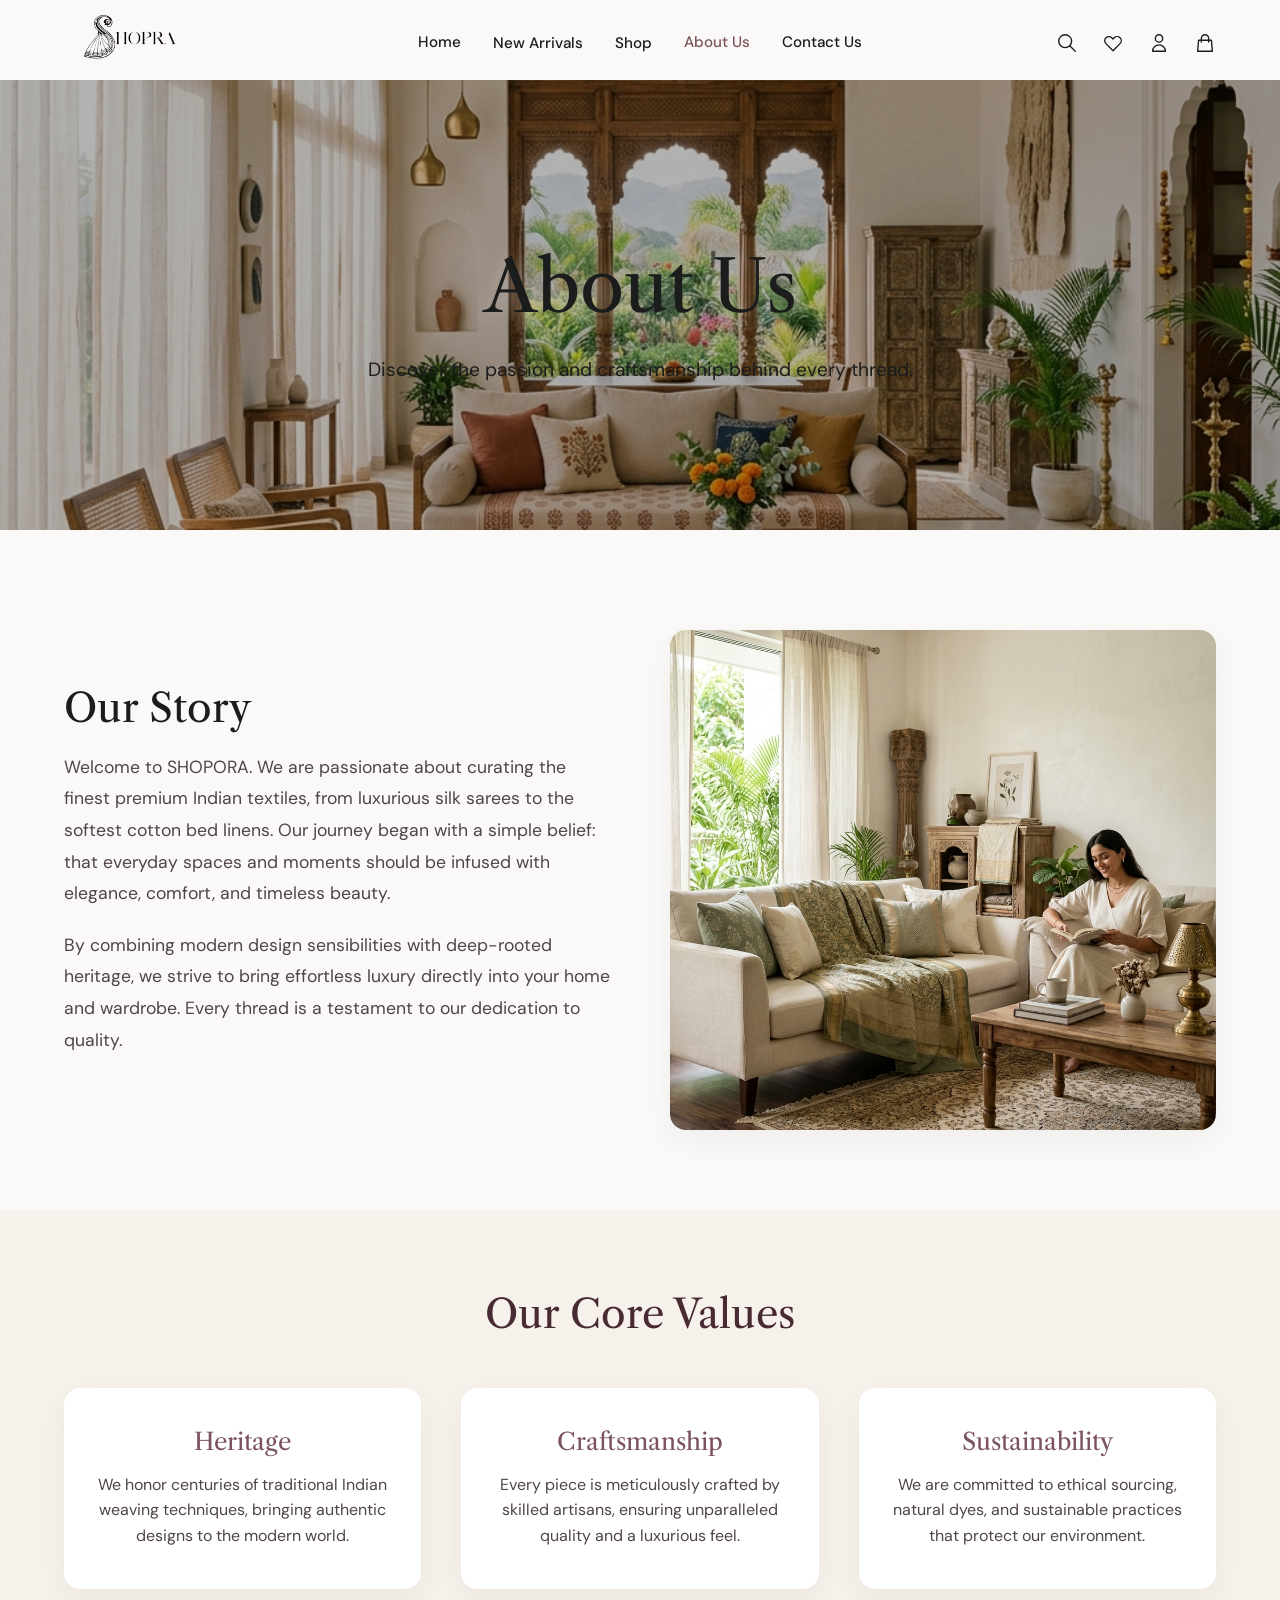
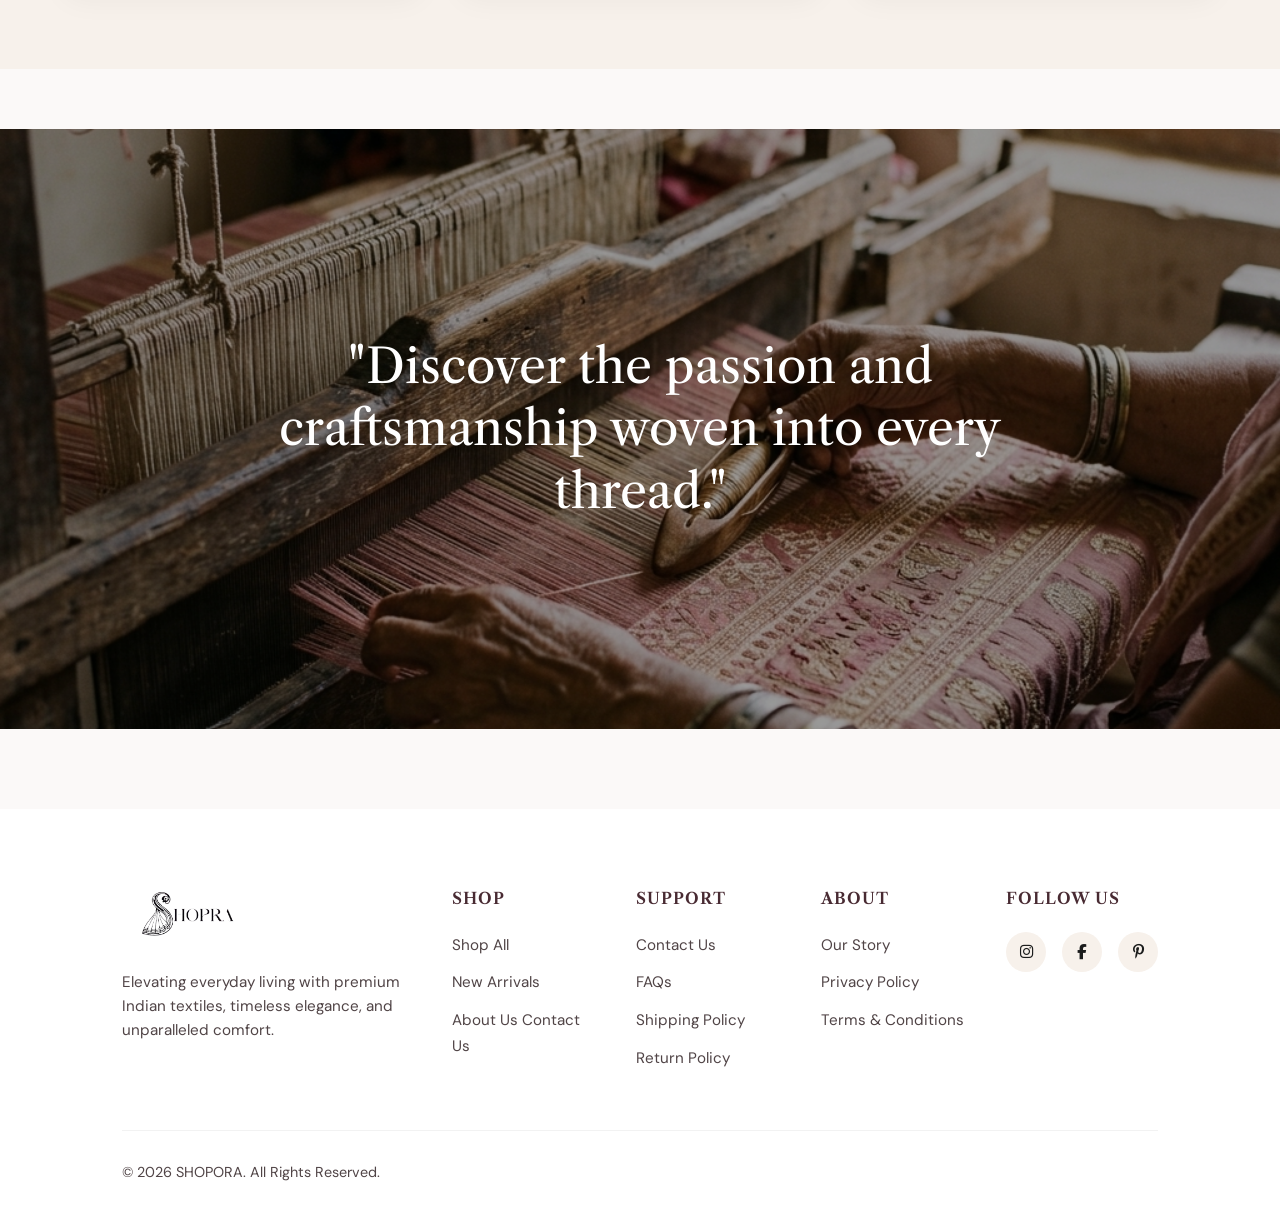
==== commit c75c7665: "ui ux" ====
--- a/about.html
+++ b/about.html
@@ -56,7 +56,7 @@
   </nav>
 
   <!-- Hero Banner -->
-  <header class="hero" style="min-height: 400px; height: 50vh; margin-top: 80px;">
+  <header class="hero" style="min-height: 350px; height: 50vh; margin-top: 80px;">
     <img src="assets/shop_banner_1783929943530.png" alt="About SHOPORA" class="hero-bg">
     <div class="hero-overlay" style="background: rgba(0,0,0,0.3);"></div>
     <div class="hero-content" style="max-width: 800px;">
@@ -128,7 +128,7 @@
           </ul>
         </div>
         <div class="footer-col">
-          <h4>CUSTOMER SERVICE</h4>
+          <h4>SUPPORT</h4>
           <ul>
             <li><a href="#contact">Contact Us</a></li>
             <li><a href="#faq">FAQs</a></li>
--- a/css/styles.css
+++ b/css/styles.css
@@ -29,6 +29,7 @@
 
 html {
   scroll-behavior: smooth;
+  scrollbar-width: none; /* Firefox */
 }
 
 body {
@@ -37,12 +38,20 @@
   color: var(--text-dark);
   line-height: 1.6;
   overflow-x: hidden;
+  -ms-overflow-style: none; /* IE and Edge */
+}
+
+/* Hide scrollbar for Chrome, Safari and Opera */
+body::-webkit-scrollbar,
+html::-webkit-scrollbar {
+  display: none;
 }
 
 h1, h2, h3, h4, h5, h6 {
   font-family: var(--font-heading);
   font-weight: 400;
   line-height: 1.2;
+  color: #482a32;
 }
 
 a {
@@ -1223,15 +1232,15 @@
 }
 .page-header h1 {
   font-family: var(--font-heading);
-  font-size: 3rem;
+  font-size: 2rem;
   color: var(--text-dark);
   margin-bottom: 10px;
 }
 
 .category-slider-container {
-  margin-bottom: 60px;
-  padding-bottom: 20px;
-  border-bottom: 1px solid rgba(0,0,0,0.05);
+  margin-bottom: 10px;
+  padding-bottom: 0;
+  border-bottom: none;
 }
 .category-slider-container h2 {
   font-family: var(--font-heading);
@@ -1267,8 +1276,8 @@
   transform: translateY(-5px);
 }
 .category-circle-img {
-  width: 140px;
-  height: 140px;
+  width: 100px;
+  height: 100px;
   border-radius: 50%;
   overflow: hidden;
   box-shadow: 0 4px 15px rgba(0,0,0,0.05);
@@ -1293,13 +1302,227 @@
   font-family: var(--font-body);
   font-weight: 600;
   color: var(--text-dark);
+  font-size: 1rem;
+}
+.explore-section {
+  position: relative;
+  background-color: var(--bg-section);
+  padding: 40px 0 30px 0;
+  margin: 0;
+  text-align: center;
+  overflow: hidden;
+  width: 100%;
+}
+.explore-section .page-header {
+  margin-bottom: 20px;
+  text-align: center;
+  position: relative;
+  z-index: 2;
+}
+.explore-section .page-header h2 {
+  font-family: var(--font-heading);
+  font-size: 2.2rem;
+  color: var(--text-dark);
+  margin-bottom: 10px;
+}
+.explore-section .page-header p {
+  color: var(--text-light);
   font-size: 1.1rem;
+}
+
+/* Aesthetic Background Elements */
+.aesthetic-circle-1 {
+  position: absolute;
+  width: 400px;
+  height: 400px;
+  border: 1px solid var(--primary);
+  border-radius: 50%;
+  opacity: 0.08;
+  top: -150px;
+  left: -100px;
+  z-index: 0;
+}
+.aesthetic-circle-2 {
+  position: absolute;
+  width: 300px;
+  height: 300px;
+  border: 1px solid var(--primary);
+  border-radius: 50%;
+  opacity: 0.08;
+  bottom: -100px;
+  right: -50px;
+  z-index: 0;
+}
+
+.category-slider-container {
+  position: relative;
+  z-index: 2;
+}
+
+/* --- Shop Page Layout --- */
+.shop-layout {
+  display: grid;
+  grid-template-columns: 260px 1fr;
+  gap: 40px;
+  align-items: start;
+}
+
+/* Sidebar */
+.shop-sidebar {
+  margin-left: -20px;
+}
+.sidebar-header {
+  display: flex;
+  justify-content: space-between;
+  align-items: center;
+  margin-bottom: 25px;
+  padding-bottom: 15px;
+  border-bottom: 1px solid rgba(0,0,0,0.05);
+}
+.sidebar-header h3 {
+  font-family: var(--font-heading);
+  font-size: 1.5rem;
+  color: var(--text-dark);
+}
+.sidebar-header a {
+  font-size: 0.85rem;
+  color: var(--text-light);
+}
+
+.filter-group {
+  margin-bottom: 25px;
+}
+.filter-title {
+  font-size: 0.8rem;
+  text-transform: uppercase;
+  letter-spacing: 1px;
+  color: var(--text-light);
+  margin-bottom: 15px;
+  font-weight: 600;
+}
+.filter-item {
+  display: flex;
+  align-items: center;
+  margin-bottom: 12px;
+  font-size: 0.95rem;
+  color: var(--text-dark);
+}
+.filter-item input[type="checkbox"] {
+  margin-right: 10px;
+  accent-color: var(--primary);
+  width: 16px;
+  height: 16px;
+}
+.filter-item span.count {
+  margin-left: 5px;
+  color: var(--text-light);
+  font-size: 0.85rem;
+}
+
+.color-swatches {
+  display: flex;
+  gap: 10px;
+}
+.color-swatch {
+  width: 24px;
+  height: 24px;
+  border-radius: 50%;
+  border: 1px solid rgba(0,0,0,0.1);
+  cursor: pointer;
+}
+.color-swatch.active {
+  border: 2px solid var(--text-dark);
+}
+
+.price-inputs {
+  display: flex;
+  align-items: center;
+  gap: 10px;
+}
+.price-inputs input {
+  width: 100%;
+  padding: 8px 12px;
+  border: 1px solid #ddd;
+  border-radius: 4px;
+  font-family: var(--font-body);
+}
+.price-inputs span {
+  color: var(--text-light);
+}
+
+/* Top Bar */
+.shop-top-bar {
+  display: flex;
+  justify-content: space-between;
+  align-items: center;
+  padding-bottom: 20px;
+  border-bottom: 1px solid rgba(0,0,0,0.05);
+  margin-bottom: 30px;
+}
+.shop-top-bar .product-count {
+  color: var(--text-light);
+  font-size: 0.95rem;
+}
+.shop-top-bar .product-count strong {
+  color: var(--text-dark);
+}
+.shop-sort select {
+  padding: 8px 12px;
+  border: none;
+  background: transparent;
+  font-family: var(--font-body);
+  font-size: 0.95rem;
+  color: var(--text-dark);
+  font-weight: 500;
+  cursor: pointer;
+  outline: none;
+}
+
+/* Pagination */
+.pagination {
+  display: flex;
+  justify-content: center;
+  align-items: center;
+  gap: 10px;
+  margin-top: 50px;
+}
+.page-btn, .page-num {
+  display: flex;
+  align-items: center;
+  justify-content: center;
+  width: 36px;
+  height: 36px;
+  border: 1px solid #ddd;
+  border-radius: 4px;
+  color: var(--text-dark);
+  font-size: 0.9rem;
+  transition: all var(--transition);
+}
+.page-btn:hover, .page-num:hover {
+  border-color: var(--text-dark);
+}
+.page-num.active {
+  background-color: var(--primary);
+  color: #fff;
+  border-color: var(--primary);
+}
+.page-dots {
+  color: var(--text-light);
+}
+
+@media (max-width: 992px) {
+  .shop-layout {
+    grid-template-columns: 1fr;
+  }
+  .shop-sidebar {
+    margin-bottom: 40px;
+  }
 }
 
 .all-products-grid {
   display: grid;
   grid-template-columns: repeat(auto-fill, minmax(280px, 1fr));
-  gap: 40px;
+  gap: 60px;
   margin-bottom: 60px;
 }
 
